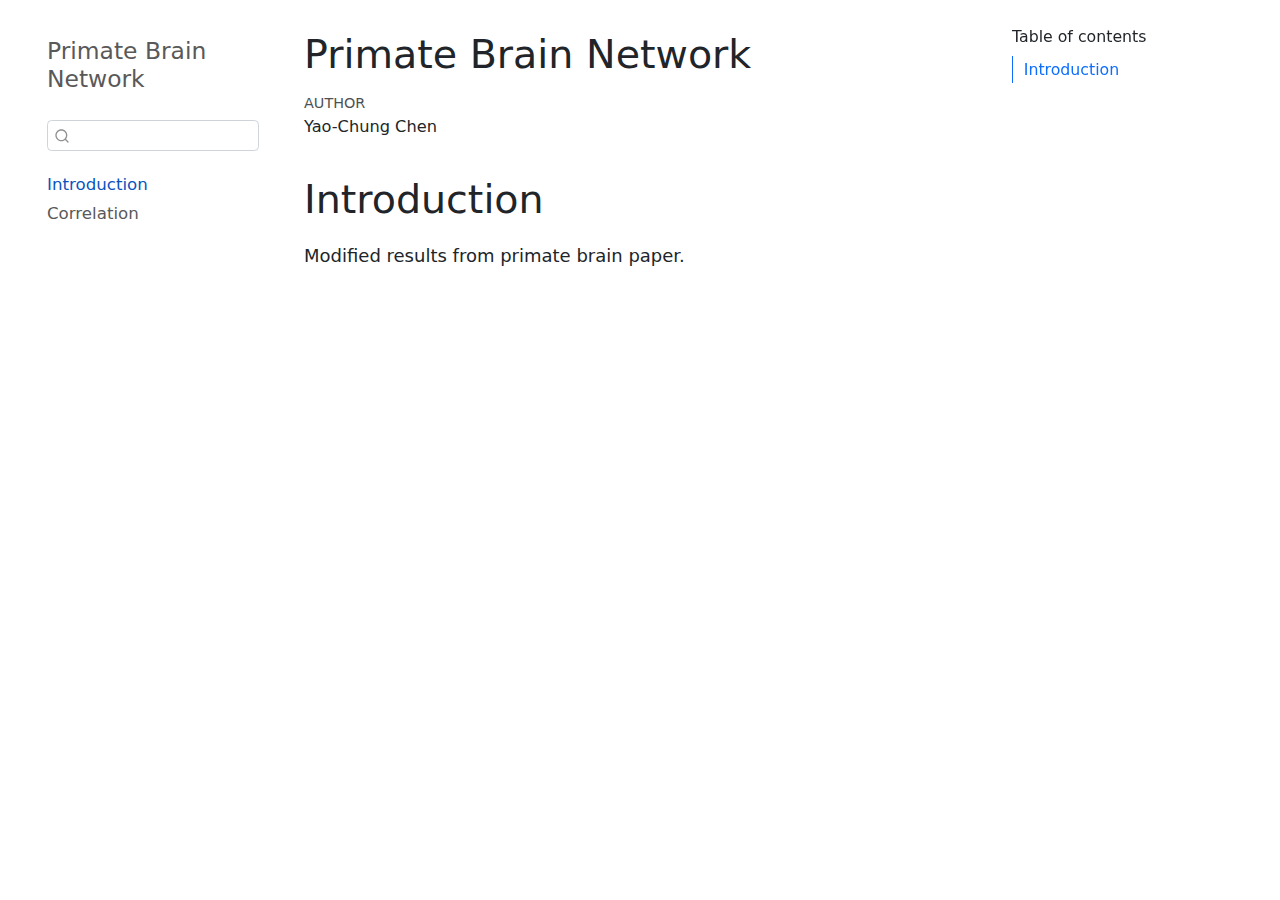
==== _book/index.html @ 80a9a262 "run c1 and c2 1000 iterations" ====
<!DOCTYPE html>
<html xmlns="http://www.w3.org/1999/xhtml" lang="en" xml:lang="en"><head>

<meta charset="utf-8">
<meta name="generator" content="quarto-1.0.38">

<meta name="viewport" content="width=device-width, initial-scale=1.0, user-scalable=yes">

<meta name="author" content="Yao-Chung Chen">

<title>Primate Brain Network</title>
<style>
code{white-space: pre-wrap;}
span.smallcaps{font-variant: small-caps;}
span.underline{text-decoration: underline;}
div.column{display: inline-block; vertical-align: top; width: 50%;}
div.hanging-indent{margin-left: 1.5em; text-indent: -1.5em;}
ul.task-list{list-style: none;}
</style>


<script src="site_libs/quarto-nav/quarto-nav.js"></script>
<script src="site_libs/quarto-nav/headroom.min.js"></script>
<script src="site_libs/clipboard/clipboard.min.js"></script>
<script src="site_libs/quarto-search/autocomplete.umd.js"></script>
<script src="site_libs/quarto-search/fuse.min.js"></script>
<script src="site_libs/quarto-search/quarto-search.js"></script>
<meta name="quarto:offset" content="./">
<script src="site_libs/quarto-html/quarto.js"></script>
<script src="site_libs/quarto-html/popper.min.js"></script>
<script src="site_libs/quarto-html/tippy.umd.min.js"></script>
<script src="site_libs/quarto-html/anchor.min.js"></script>
<link href="site_libs/quarto-html/tippy.css" rel="stylesheet">
<link href="site_libs/quarto-html/quarto-syntax-highlighting.css" rel="stylesheet" id="quarto-text-highlighting-styles">
<script src="site_libs/bootstrap/bootstrap.min.js"></script>
<link href="site_libs/bootstrap/bootstrap-icons.css" rel="stylesheet">
<link href="site_libs/bootstrap/bootstrap.min.css" rel="stylesheet" id="quarto-bootstrap" data-mode="light">
<script id="quarto-search-options" type="application/json">{
  "location": "sidebar",
  "copy-button": false,
  "collapse-after": 3,
  "panel-placement": "start",
  "type": "textbox",
  "limit": 20,
  "language": {
    "search-no-results-text": "No results",
    "search-matching-documents-text": "matching documents",
    "search-copy-link-title": "Copy link to search",
    "search-hide-matches-text": "Hide additional matches",
    "search-more-match-text": "more match in this document",
    "search-more-matches-text": "more matches in this document",
    "search-clear-button-title": "Clear",
    "search-detached-cancel-button-title": "Cancel",
    "search-submit-button-title": "Submit"
  }
}</script>


</head>

<body class="nav-sidebar floating">

<div id="quarto-search-results"></div>
  <header id="quarto-header" class="headroom fixed-top">
  <nav class="quarto-secondary-nav" data-bs-toggle="collapse" data-bs-target="#quarto-sidebar" aria-controls="quarto-sidebar" aria-expanded="false" aria-label="Toggle sidebar navigation" onclick="if (window.quartoToggleHeadroom) { window.quartoToggleHeadroom(); }">
    <div class="container-fluid d-flex justify-content-between">
      <h1 class="quarto-secondary-nav-title">Primate Brain Network</h1>
      <button type="button" class="quarto-btn-toggle btn" aria-label="Show secondary navigation">
        <i class="bi bi-chevron-right"></i>
      </button>
    </div>
  </nav>
</header>
<!-- content -->
<div id="quarto-content" class="quarto-container page-columns page-rows-contents page-layout-article">
<!-- sidebar -->
  <nav id="quarto-sidebar" class="sidebar collapse sidebar-navigation floating overflow-auto">
    <div class="pt-lg-2 mt-2 text-left sidebar-header">
    <div class="sidebar-title mb-0 py-0">
      <a href="./">Primate Brain Network</a> 
    </div>
      </div>
      <div class="mt-2 flex-shrink-0 align-items-center">
        <div class="sidebar-search">
        <div id="quarto-search" class="" title="Search"></div>
        </div>
      </div>
    <div class="sidebar-menu-container"> 
    <ul class="list-unstyled mt-1">
        <li class="sidebar-item">
  <div class="sidebar-item-container"> 
  <a href="./index.html" class="sidebar-item-text sidebar-link active">Introduction</a>
  </div>
</li>
        <li class="sidebar-item sidebar-item-section">
      <span class="sidebar-item-text sidebar-link text-start">Correlation</span>
  </li>
    </ul>
    </div>
</nav>
<!-- margin-sidebar -->
    <div id="quarto-margin-sidebar" class="sidebar margin-sidebar">
        <nav id="TOC" role="doc-toc">
    <h2 id="toc-title">Table of contents</h2>
   
  <ul>
  <li><a href="#introduction" id="toc-introduction" class="nav-link active" data-scroll-target="#introduction">Introduction</a></li>
  </ul>
</nav>
    </div>
<!-- main -->
<main class="content" id="quarto-document-content">

<header id="title-block-header" class="quarto-title-block default">
<div class="quarto-title">
<h1 class="title d-none d-lg-block">Primate Brain Network</h1>
</div>



<div class="quarto-title-meta">

    <div>
    <div class="quarto-title-meta-heading">Author</div>
    <div class="quarto-title-meta-contents">
             <p>Yao-Chung Chen </p>
          </div>
  </div>
    
    
  </div>
  

</header>

<section id="introduction" class="level1 unnumbered">
<h1 class="unnumbered">Introduction</h1>
<p>Modified results from primate brain paper.</p>


</section>

</main> <!-- /main -->
<script id="quarto-html-after-body" type="application/javascript">
window.document.addEventListener("DOMContentLoaded", function (event) {
  const toggleBodyColorMode = (bsSheetEl) => {
    const mode = bsSheetEl.getAttribute("data-mode");
    const bodyEl = window.document.querySelector("body");
    if (mode === "dark") {
      bodyEl.classList.add("quarto-dark");
      bodyEl.classList.remove("quarto-light");
    } else {
      bodyEl.classList.add("quarto-light");
      bodyEl.classList.remove("quarto-dark");
    }
  }
  const toggleBodyColorPrimary = () => {
    const bsSheetEl = window.document.querySelector("link#quarto-bootstrap");
    if (bsSheetEl) {
      toggleBodyColorMode(bsSheetEl);
    }
  }
  toggleBodyColorPrimary();  
  const icon = "";
  const anchorJS = new window.AnchorJS();
  anchorJS.options = {
    placement: 'right',
    icon: icon
  };
  anchorJS.add('.anchored');
  const clipboard = new window.ClipboardJS('.code-copy-button', {
    target: function(trigger) {
      return trigger.previousElementSibling;
    }
  });
  clipboard.on('success', function(e) {
    // button target
    const button = e.trigger;
    // don't keep focus
    button.blur();
    // flash "checked"
    button.classList.add('code-copy-button-checked');
    var currentTitle = button.getAttribute("title");
    button.setAttribute("title", "Copied!");
    setTimeout(function() {
      button.setAttribute("title", currentTitle);
      button.classList.remove('code-copy-button-checked');
    }, 1000);
    // clear code selection
    e.clearSelection();
  });
  function tippyHover(el, contentFn) {
    const config = {
      allowHTML: true,
      content: contentFn,
      maxWidth: 500,
      delay: 100,
      arrow: false,
      appendTo: function(el) {
          return el.parentElement;
      },
      interactive: true,
      interactiveBorder: 10,
      theme: 'quarto',
      placement: 'bottom-start'
    };
    window.tippy(el, config); 
  }
  const noterefs = window.document.querySelectorAll('a[role="doc-noteref"]');
  for (var i=0; i<noterefs.length; i++) {
    const ref = noterefs[i];
    tippyHover(ref, function() {
      let href = ref.getAttribute('href');
      try { href = new URL(href).hash; } catch {}
      const id = href.replace(/^#\/?/, "");
      const note = window.document.getElementById(id);
      return note.innerHTML;
    });
  }
  var bibliorefs = window.document.querySelectorAll('a[role="doc-biblioref"]');
  for (var i=0; i<bibliorefs.length; i++) {
    const ref = bibliorefs[i];
    const cites = ref.parentNode.getAttribute('data-cites').split(' ');
    tippyHover(ref, function() {
      var popup = window.document.createElement('div');
      cites.forEach(function(cite) {
        var citeDiv = window.document.createElement('div');
        citeDiv.classList.add('hanging-indent');
        citeDiv.classList.add('csl-entry');
        var biblioDiv = window.document.getElementById('ref-' + cite);
        if (biblioDiv) {
          citeDiv.innerHTML = biblioDiv.innerHTML;
        }
        popup.appendChild(citeDiv);
      });
      return popup.innerHTML;
    });
  }
});
</script>
</div> <!-- /content -->



</body></html>
---- _book/site_libs/quarto-html/tippy.css ----
.tippy-box[data-animation=fade][data-state=hidden]{opacity:0}[data-tippy-root]{max-width:calc(100vw - 10px)}.tippy-box{position:relative;background-color:#333;color:#fff;border-radius:4px;font-size:14px;line-height:1.4;white-space:normal;outline:0;transition-property:transform,visibility,opacity}.tippy-box[data-placement^=top]>.tippy-arrow{bottom:0}.tippy-box[data-placement^=top]>.tippy-arrow:before{bottom:-7px;left:0;border-width:8px 8px 0;border-top-color:initial;transform-origin:center top}.tippy-box[data-placement^=bottom]>.tippy-arrow{top:0}.tippy-box[data-placement^=bottom]>.tippy-arrow:before{top:-7px;left:0;border-width:0 8px 8px;border-bottom-color:initial;transform-origin:center bottom}.tippy-box[data-placement^=left]>.tippy-arrow{right:0}.tippy-box[data-placement^=left]>.tippy-arrow:before{border-width:8px 0 8px 8px;border-left-color:initial;right:-7px;transform-origin:center left}.tippy-box[data-placement^=right]>.tippy-arrow{left:0}.tippy-box[data-placement^=right]>.tippy-arrow:before{left:-7px;border-width:8px 8px 8px 0;border-right-color:initial;transform-origin:center right}.tippy-box[data-inertia][data-state=visible]{transition-timing-function:cubic-bezier(.54,1.5,.38,1.11)}.tippy-arrow{width:16px;height:16px;color:#333}.tippy-arrow:before{content:"";position:absolute;border-color:transparent;border-style:solid}.tippy-content{position:relative;padding:5px 9px;z-index:1}
---- _book/site_libs/quarto-html/quarto-syntax-highlighting.css ----
/* quarto syntax highlight colors */
:root {
  --quarto-hl-ot-color: #003B4F;
  --quarto-hl-at-color: #657422;
  --quarto-hl-ss-color: #20794D;
  --quarto-hl-an-color: #5E5E5E;
  --quarto-hl-fu-color: #4758AB;
  --quarto-hl-st-color: #20794D;
  --quarto-hl-cf-color: #003B4F;
  --quarto-hl-op-color: #5E5E5E;
  --quarto-hl-er-color: #AD0000;
  --quarto-hl-bn-color: #AD0000;
  --quarto-hl-al-color: #AD0000;
  --quarto-hl-va-color: #111111;
  --quarto-hl-bu-color: inherit;
  --quarto-hl-ex-color: inherit;
  --quarto-hl-pp-color: #AD0000;
  --quarto-hl-in-color: #5E5E5E;
  --quarto-hl-vs-color: #20794D;
  --quarto-hl-wa-color: #5E5E5E;
  --quarto-hl-do-color: #5E5E5E;
  --quarto-hl-im-color: #00769E;
  --quarto-hl-ch-color: #20794D;
  --quarto-hl-dt-color: #AD0000;
  --quarto-hl-fl-color: #AD0000;
  --quarto-hl-co-color: #5E5E5E;
  --quarto-hl-cv-color: #5E5E5E;
  --quarto-hl-cn-color: #8f5902;
  --quarto-hl-sc-color: #5E5E5E;
  --quarto-hl-dv-color: #AD0000;
  --quarto-hl-kw-color: #003B4F;
}

/* other quarto variables */
:root {
  --quarto-font-monospace: SFMono-Regular, Menlo, Monaco, Consolas, "Liberation Mono", "Courier New", monospace;
}

pre > code.sourceCode > span {
  color: #003B4F;
}

code span {
  color: #003B4F;
}

code.sourceCode > span {
  color: #003B4F;
}

div.sourceCode,
div.sourceCode pre.sourceCode {
  color: #003B4F;
}

code span.ot {
  color: #003B4F;
}

code span.at {
  color: #657422;
}

code span.ss {
  color: #20794D;
}

code span.an {
  color: #5E5E5E;
}

code span.fu {
  color: #4758AB;
}

code span.st {
  color: #20794D;
}

code span.cf {
  color: #003B4F;
}

code span.op {
  color: #5E5E5E;
}

code span.er {
  color: #AD0000;
}

code span.bn {
  color: #AD0000;
}

code span.al {
  color: #AD0000;
}

code span.va {
  color: #111111;
}

code span.pp {
  color: #AD0000;
}

code span.in {
  color: #5E5E5E;
}

code span.vs {
  color: #20794D;
}

code span.wa {
  color: #5E5E5E;
  font-style: italic;
}

code span.do {
  color: #5E5E5E;
  font-style: italic;
}

code span.im {
  color: #00769E;
}

code span.ch {
  color: #20794D;
}

code span.dt {
  color: #AD0000;
}

code span.fl {
  color: #AD0000;
}

code span.co {
  color: #5E5E5E;
}

code span.cv {
  color: #5E5E5E;
  font-style: italic;
}

code span.cn {
  color: #8f5902;
}

code span.sc {
  color: #5E5E5E;
}

code span.dv {
  color: #AD0000;
}

code span.kw {
  color: #003B4F;
}

.prevent-inlining {
  content: "</";
}

/*# sourceMappingURL=debc5d5d77c3f9108843748ff7464032.css.map */
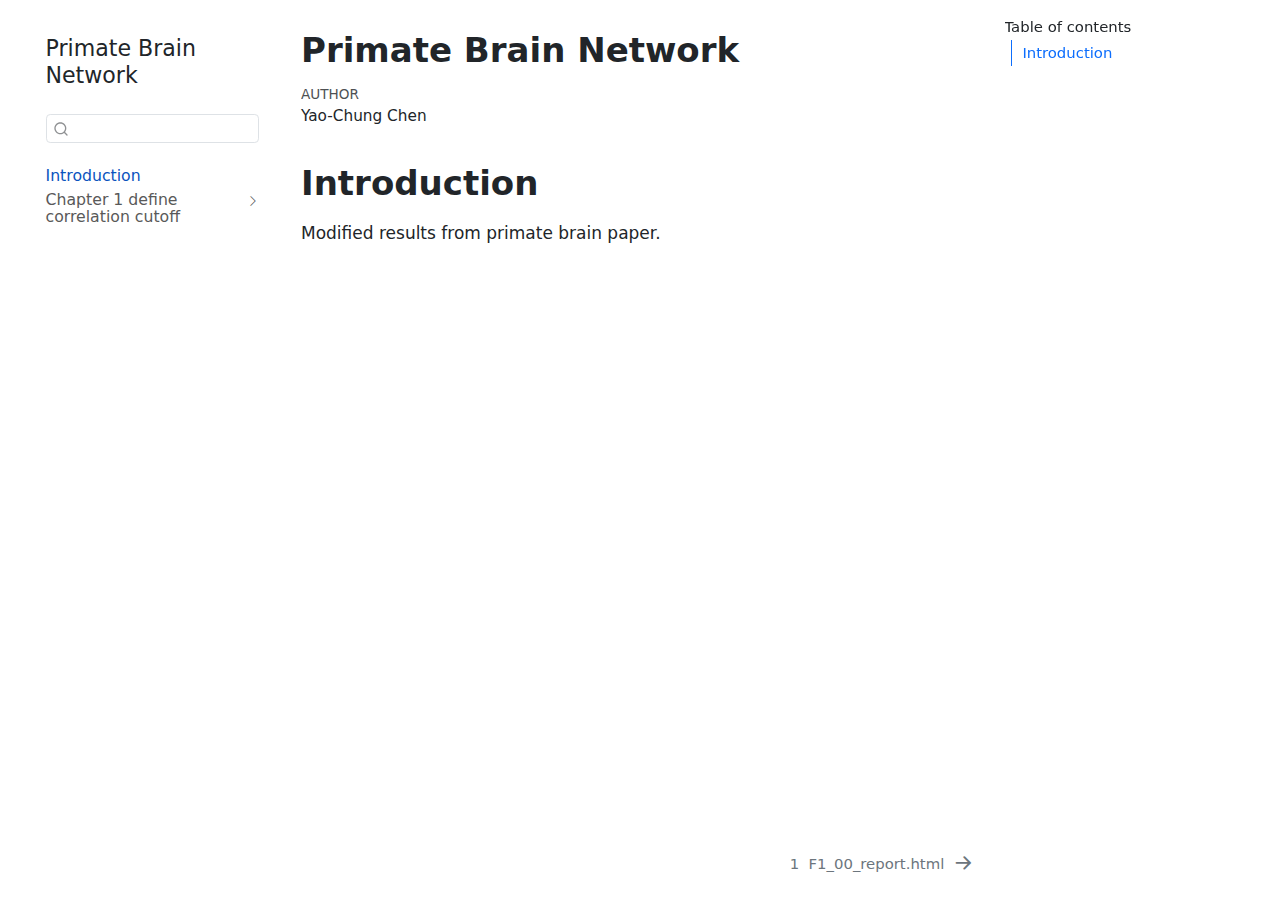
==== commit da5407e0: "first draft of F1 report" ====
--- a/_book/index.html
+++ b/_book/index.html
@@ -2,7 +2,7 @@
 <html xmlns="http://www.w3.org/1999/xhtml" lang="en" xml:lang="en"><head>
 
 <meta charset="utf-8">
-<meta name="generator" content="quarto-1.0.38">
+<meta name="generator" content="quarto-1.4.550">
 
 <meta name="viewport" content="width=device-width, initial-scale=1.0, user-scalable=yes">
 
@@ -12,10 +12,15 @@
 <style>
 code{white-space: pre-wrap;}
 span.smallcaps{font-variant: small-caps;}
-span.underline{text-decoration: underline;}
-div.column{display: inline-block; vertical-align: top; width: 50%;}
+div.columns{display: flex; gap: min(4vw, 1.5em);}
+div.column{flex: auto; overflow-x: auto;}
 div.hanging-indent{margin-left: 1.5em; text-indent: -1.5em;}
 ul.task-list{list-style: none;}
+ul.task-list li input[type="checkbox"] {
+  width: 0.8em;
+  margin: 0 0.8em 0.2em -1em; /* quarto-specific, see https://github.com/quarto-dev/quarto-cli/issues/4556 */ 
+  vertical-align: middle;
+}
 </style>
 
 
@@ -26,6 +31,7 @@
 <script src="site_libs/quarto-search/fuse.min.js"></script>
 <script src="site_libs/quarto-search/quarto-search.js"></script>
 <meta name="quarto:offset" content="./">
+<link href="./posts/F1_00_report.html" rel="next">
 <script src="site_libs/quarto-html/quarto.js"></script>
 <script src="site_libs/quarto-html/popper.min.js"></script>
 <script src="site_libs/quarto-html/tippy.umd.min.js"></script>
@@ -41,7 +47,13 @@
   "collapse-after": 3,
   "panel-placement": "start",
   "type": "textbox",
-  "limit": 20,
+  "limit": 50,
+  "keyboard-shortcut": [
+    "f",
+    "/",
+    "s"
+  ],
+  "show-item-context": false,
   "language": {
     "search-no-results-text": "No results",
     "search-matching-documents-text": "matching documents",
@@ -50,8 +62,10 @@
     "search-more-match-text": "more match in this document",
     "search-more-matches-text": "more matches in this document",
     "search-clear-button-title": "Clear",
+    "search-text-placeholder": "",
     "search-detached-cancel-button-title": "Cancel",
-    "search-submit-button-title": "Submit"
+    "search-submit-button-title": "Submit",
+    "search-label": "Search"
   }
 }</script>
 
@@ -62,11 +76,16 @@
 
 <div id="quarto-search-results"></div>
   <header id="quarto-header" class="headroom fixed-top">
-  <nav class="quarto-secondary-nav" data-bs-toggle="collapse" data-bs-target="#quarto-sidebar" aria-controls="quarto-sidebar" aria-expanded="false" aria-label="Toggle sidebar navigation" onclick="if (window.quartoToggleHeadroom) { window.quartoToggleHeadroom(); }">
-    <div class="container-fluid d-flex justify-content-between">
-      <h1 class="quarto-secondary-nav-title">Primate Brain Network</h1>
-      <button type="button" class="quarto-btn-toggle btn" aria-label="Show secondary navigation">
-        <i class="bi bi-chevron-right"></i>
+  <nav class="quarto-secondary-nav">
+    <div class="container-fluid d-flex">
+      <button type="button" class="quarto-btn-toggle btn" data-bs-toggle="collapse" data-bs-target=".quarto-sidebar-collapse-item" aria-controls="quarto-sidebar" aria-expanded="false" aria-label="Toggle sidebar navigation" onclick="if (window.quartoToggleHeadroom) { window.quartoToggleHeadroom(); }">
+        <i class="bi bi-layout-text-sidebar-reverse"></i>
+      </button>
+        <nav class="quarto-page-breadcrumbs" aria-label="breadcrumb"><ol class="breadcrumb"><li class="breadcrumb-item"><a href="./index.html">Introduction</a></li></ol></nav>
+        <a class="flex-grow-1" role="button" data-bs-toggle="collapse" data-bs-target=".quarto-sidebar-collapse-item" aria-controls="quarto-sidebar" aria-expanded="false" aria-label="Toggle sidebar navigation" onclick="if (window.quartoToggleHeadroom) { window.quartoToggleHeadroom(); }">      
+        </a>
+      <button type="button" class="btn quarto-search-button" aria-label="" onclick="window.quartoOpenSearch();">
+        <i class="bi bi-search"></i>
       </button>
     </div>
   </nav>
@@ -74,33 +93,67 @@
 <!-- content -->
 <div id="quarto-content" class="quarto-container page-columns page-rows-contents page-layout-article">
 <!-- sidebar -->
-  <nav id="quarto-sidebar" class="sidebar collapse sidebar-navigation floating overflow-auto">
+  <nav id="quarto-sidebar" class="sidebar collapse collapse-horizontal quarto-sidebar-collapse-item sidebar-navigation floating overflow-auto">
     <div class="pt-lg-2 mt-2 text-left sidebar-header">
     <div class="sidebar-title mb-0 py-0">
       <a href="./">Primate Brain Network</a> 
     </div>
       </div>
-      <div class="mt-2 flex-shrink-0 align-items-center">
+        <div class="mt-2 flex-shrink-0 align-items-center">
         <div class="sidebar-search">
         <div id="quarto-search" class="" title="Search"></div>
         </div>
-      </div>
+        </div>
     <div class="sidebar-menu-container"> 
     <ul class="list-unstyled mt-1">
         <li class="sidebar-item">
   <div class="sidebar-item-container"> 
-  <a href="./index.html" class="sidebar-item-text sidebar-link active">Introduction</a>
+  <a href="./index.html" class="sidebar-item-text sidebar-link active">
+ <span class="menu-text">Introduction</span></a>
   </div>
 </li>
         <li class="sidebar-item sidebar-item-section">
-      <span class="sidebar-item-text sidebar-link text-start">Correlation</span>
+      <div class="sidebar-item-container"> 
+            <a class="sidebar-item-text sidebar-link text-start collapsed" data-bs-toggle="collapse" data-bs-target="#quarto-sidebar-section-1" aria-expanded="false">
+ <span class="menu-text">Chapter 1 define correlation cutoff</span></a>
+          <a class="sidebar-item-toggle text-start collapsed" data-bs-toggle="collapse" data-bs-target="#quarto-sidebar-section-1" aria-expanded="false" aria-label="Toggle section">
+            <i class="bi bi-chevron-right ms-2"></i>
+          </a> 
+      </div>
+      <ul id="quarto-sidebar-section-1" class="collapse list-unstyled sidebar-section depth1 ">  
+          <li class="sidebar-item">
+  <div class="sidebar-item-container"> 
+  <a href="./posts/F1_00_report.html" class="sidebar-item-text sidebar-link">
+ <span class="menu-text"><span class="chapter-number">1</span>&nbsp; <span class="chapter-title">F1_00_report.html</span></span></a>
+  </div>
+</li>
+          <li class="sidebar-item">
+  <div class="sidebar-item-container"> 
+  <a href="./posts/F1_01_overlapped_correlations_across_species.html" class="sidebar-item-text sidebar-link">
+ <span class="menu-text"><span class="chapter-number">2</span>&nbsp; <span class="chapter-title">Compare the overlaps between brain regions in human sample</span></span></a>
+  </div>
+</li>
+          <li class="sidebar-item">
+  <div class="sidebar-item-container"> 
+  <a href="./posts/F1_02_overlapped_in_ADdata.html" class="sidebar-item-text sidebar-link">
+ <span class="menu-text"><span class="chapter-number">3</span>&nbsp; <span class="chapter-title">Explore human temporal cortex and cerebellum data in control sample</span></span></a>
+  </div>
+</li>
+          <li class="sidebar-item">
+  <div class="sidebar-item-container"> 
+  <a href="./posts/F1_03_leave_one_out_human.html" class="sidebar-item-text sidebar-link">
+ <span class="menu-text"><span class="chapter-number">4</span>&nbsp; <span class="chapter-title">Leave one out analysis in human</span></span></a>
+  </div>
+</li>
+      </ul>
   </li>
     </ul>
     </div>
 </nav>
+<div id="quarto-sidebar-glass" class="quarto-sidebar-collapse-item" data-bs-toggle="collapse" data-bs-target=".quarto-sidebar-collapse-item"></div>
 <!-- margin-sidebar -->
     <div id="quarto-margin-sidebar" class="sidebar margin-sidebar">
-        <nav id="TOC" role="doc-toc">
+        <nav id="TOC" role="doc-toc" class="toc-active">
     <h2 id="toc-title">Table of contents</h2>
    
   <ul>
@@ -113,7 +166,7 @@
 
 <header id="title-block-header" class="quarto-title-block default">
 <div class="quarto-title">
-<h1 class="title d-none d-lg-block">Primate Brain Network</h1>
+<h1 class="title">Primate Brain Network</h1>
 </div>
 
 
@@ -127,11 +180,14 @@
           </div>
   </div>
     
+  
     
   </div>
   
 
+
 </header>
+
 
 <section id="introduction" class="level1 unnumbered">
 <h1 class="unnumbered">Introduction</h1>
@@ -168,9 +224,23 @@
     icon: icon
   };
   anchorJS.add('.anchored');
+  const isCodeAnnotation = (el) => {
+    for (const clz of el.classList) {
+      if (clz.startsWith('code-annotation-')) {                     
+        return true;
+      }
+    }
+    return false;
+  }
   const clipboard = new window.ClipboardJS('.code-copy-button', {
-    target: function(trigger) {
-      return trigger.previousElementSibling;
+    text: function(trigger) {
+      const codeEl = trigger.previousElementSibling.cloneNode(true);
+      for (const childEl of codeEl.children) {
+        if (isCodeAnnotation(childEl)) {
+          childEl.remove();
+        }
+      }
+      return codeEl.innerText;
     }
   });
   clipboard.on('success', function(e) {
@@ -182,17 +252,33 @@
     button.classList.add('code-copy-button-checked');
     var currentTitle = button.getAttribute("title");
     button.setAttribute("title", "Copied!");
+    let tooltip;
+    if (window.bootstrap) {
+      button.setAttribute("data-bs-toggle", "tooltip");
+      button.setAttribute("data-bs-placement", "left");
+      button.setAttribute("data-bs-title", "Copied!");
+      tooltip = new bootstrap.Tooltip(button, 
+        { trigger: "manual", 
+          customClass: "code-copy-button-tooltip",
+          offset: [0, -8]});
+      tooltip.show();    
+    }
     setTimeout(function() {
+      if (tooltip) {
+        tooltip.hide();
+        button.removeAttribute("data-bs-title");
+        button.removeAttribute("data-bs-toggle");
+        button.removeAttribute("data-bs-placement");
+      }
       button.setAttribute("title", currentTitle);
       button.classList.remove('code-copy-button-checked');
     }, 1000);
     // clear code selection
     e.clearSelection();
   });
-  function tippyHover(el, contentFn) {
+  function tippyHover(el, contentFn, onTriggerFn, onUntriggerFn) {
     const config = {
       allowHTML: true,
-      content: contentFn,
       maxWidth: 500,
       delay: 100,
       arrow: false,
@@ -202,44 +288,314 @@
       interactive: true,
       interactiveBorder: 10,
       theme: 'quarto',
-      placement: 'bottom-start'
+      placement: 'bottom-start',
     };
+    if (contentFn) {
+      config.content = contentFn;
+    }
+    if (onTriggerFn) {
+      config.onTrigger = onTriggerFn;
+    }
+    if (onUntriggerFn) {
+      config.onUntrigger = onUntriggerFn;
+    }
     window.tippy(el, config); 
   }
   const noterefs = window.document.querySelectorAll('a[role="doc-noteref"]');
   for (var i=0; i<noterefs.length; i++) {
     const ref = noterefs[i];
     tippyHover(ref, function() {
-      let href = ref.getAttribute('href');
+      // use id or data attribute instead here
+      let href = ref.getAttribute('data-footnote-href') || ref.getAttribute('href');
       try { href = new URL(href).hash; } catch {}
       const id = href.replace(/^#\/?/, "");
       const note = window.document.getElementById(id);
       return note.innerHTML;
     });
   }
+  const xrefs = window.document.querySelectorAll('a.quarto-xref');
+  const processXRef = (id, note) => {
+    // Strip column container classes
+    const stripColumnClz = (el) => {
+      el.classList.remove("page-full", "page-columns");
+      if (el.children) {
+        for (const child of el.children) {
+          stripColumnClz(child);
+        }
+      }
+    }
+    stripColumnClz(note)
+    if (id === null || id.startsWith('sec-')) {
+      // Special case sections, only their first couple elements
+      const container = document.createElement("div");
+      if (note.children && note.children.length > 2) {
+        container.appendChild(note.children[0].cloneNode(true));
+        for (let i = 1; i < note.children.length; i++) {
+          const child = note.children[i];
+          if (child.tagName === "P" && child.innerText === "") {
+            continue;
+          } else {
+            container.appendChild(child.cloneNode(true));
+            break;
+          }
+        }
+        if (window.Quarto?.typesetMath) {
+          window.Quarto.typesetMath(container);
+        }
+        return container.innerHTML
+      } else {
+        if (window.Quarto?.typesetMath) {
+          window.Quarto.typesetMath(note);
+        }
+        return note.innerHTML;
+      }
+    } else {
+      // Remove any anchor links if they are present
+      const anchorLink = note.querySelector('a.anchorjs-link');
+      if (anchorLink) {
+        anchorLink.remove();
+      }
+      if (window.Quarto?.typesetMath) {
+        window.Quarto.typesetMath(note);
+      }
+      // TODO in 1.5, we should make sure this works without a callout special case
+      if (note.classList.contains("callout")) {
+        return note.outerHTML;
+      } else {
+        return note.innerHTML;
+      }
+    }
+  }
+  for (var i=0; i<xrefs.length; i++) {
+    const xref = xrefs[i];
+    tippyHover(xref, undefined, function(instance) {
+      instance.disable();
+      let url = xref.getAttribute('href');
+      let hash = undefined; 
+      if (url.startsWith('#')) {
+        hash = url;
+      } else {
+        try { hash = new URL(url).hash; } catch {}
+      }
+      if (hash) {
+        const id = hash.replace(/^#\/?/, "");
+        const note = window.document.getElementById(id);
+        if (note !== null) {
+          try {
+            const html = processXRef(id, note.cloneNode(true));
+            instance.setContent(html);
+          } finally {
+            instance.enable();
+            instance.show();
+          }
+        } else {
+          // See if we can fetch this
+          fetch(url.split('#')[0])
+          .then(res => res.text())
+          .then(html => {
+            const parser = new DOMParser();
+            const htmlDoc = parser.parseFromString(html, "text/html");
+            const note = htmlDoc.getElementById(id);
+            if (note !== null) {
+              const html = processXRef(id, note);
+              instance.setContent(html);
+            } 
+          }).finally(() => {
+            instance.enable();
+            instance.show();
+          });
+        }
+      } else {
+        // See if we can fetch a full url (with no hash to target)
+        // This is a special case and we should probably do some content thinning / targeting
+        fetch(url)
+        .then(res => res.text())
+        .then(html => {
+          const parser = new DOMParser();
+          const htmlDoc = parser.parseFromString(html, "text/html");
+          const note = htmlDoc.querySelector('main.content');
+          if (note !== null) {
+            // This should only happen for chapter cross references
+            // (since there is no id in the URL)
+            // remove the first header
+            if (note.children.length > 0 && note.children[0].tagName === "HEADER") {
+              note.children[0].remove();
+            }
+            const html = processXRef(null, note);
+            instance.setContent(html);
+          } 
+        }).finally(() => {
+          instance.enable();
+          instance.show();
+        });
+      }
+    }, function(instance) {
+    });
+  }
+      let selectedAnnoteEl;
+      const selectorForAnnotation = ( cell, annotation) => {
+        let cellAttr = 'data-code-cell="' + cell + '"';
+        let lineAttr = 'data-code-annotation="' +  annotation + '"';
+        const selector = 'span[' + cellAttr + '][' + lineAttr + ']';
+        return selector;
+      }
+      const selectCodeLines = (annoteEl) => {
+        const doc = window.document;
+        const targetCell = annoteEl.getAttribute("data-target-cell");
+        const targetAnnotation = annoteEl.getAttribute("data-target-annotation");
+        const annoteSpan = window.document.querySelector(selectorForAnnotation(targetCell, targetAnnotation));
+        const lines = annoteSpan.getAttribute("data-code-lines").split(",");
+        const lineIds = lines.map((line) => {
+          return targetCell + "-" + line;
+        })
+        let top = null;
+        let height = null;
+        let parent = null;
+        if (lineIds.length > 0) {
+            //compute the position of the single el (top and bottom and make a div)
+            const el = window.document.getElementById(lineIds[0]);
+            top = el.offsetTop;
+            height = el.offsetHeight;
+            parent = el.parentElement.parentElement;
+          if (lineIds.length > 1) {
+            const lastEl = window.document.getElementById(lineIds[lineIds.length - 1]);
+            const bottom = lastEl.offsetTop + lastEl.offsetHeight;
+            height = bottom - top;
+          }
+          if (top !== null && height !== null && parent !== null) {
+            // cook up a div (if necessary) and position it 
+            let div = window.document.getElementById("code-annotation-line-highlight");
+            if (div === null) {
+              div = window.document.createElement("div");
+              div.setAttribute("id", "code-annotation-line-highlight");
+              div.style.position = 'absolute';
+              parent.appendChild(div);
+            }
+            div.style.top = top - 2 + "px";
+            div.style.height = height + 4 + "px";
+            div.style.left = 0;
+            let gutterDiv = window.document.getElementById("code-annotation-line-highlight-gutter");
+            if (gutterDiv === null) {
+              gutterDiv = window.document.createElement("div");
+              gutterDiv.setAttribute("id", "code-annotation-line-highlight-gutter");
+              gutterDiv.style.position = 'absolute';
+              const codeCell = window.document.getElementById(targetCell);
+              const gutter = codeCell.querySelector('.code-annotation-gutter');
+              gutter.appendChild(gutterDiv);
+            }
+            gutterDiv.style.top = top - 2 + "px";
+            gutterDiv.style.height = height + 4 + "px";
+          }
+          selectedAnnoteEl = annoteEl;
+        }
+      };
+      const unselectCodeLines = () => {
+        const elementsIds = ["code-annotation-line-highlight", "code-annotation-line-highlight-gutter"];
+        elementsIds.forEach((elId) => {
+          const div = window.document.getElementById(elId);
+          if (div) {
+            div.remove();
+          }
+        });
+        selectedAnnoteEl = undefined;
+      };
+        // Handle positioning of the toggle
+    window.addEventListener(
+      "resize",
+      throttle(() => {
+        elRect = undefined;
+        if (selectedAnnoteEl) {
+          selectCodeLines(selectedAnnoteEl);
+        }
+      }, 10)
+    );
+    function throttle(fn, ms) {
+    let throttle = false;
+    let timer;
+      return (...args) => {
+        if(!throttle) { // first call gets through
+            fn.apply(this, args);
+            throttle = true;
+        } else { // all the others get throttled
+            if(timer) clearTimeout(timer); // cancel #2
+            timer = setTimeout(() => {
+              fn.apply(this, args);
+              timer = throttle = false;
+            }, ms);
+        }
+      };
+    }
+      // Attach click handler to the DT
+      const annoteDls = window.document.querySelectorAll('dt[data-target-cell]');
+      for (const annoteDlNode of annoteDls) {
+        annoteDlNode.addEventListener('click', (event) => {
+          const clickedEl = event.target;
+          if (clickedEl !== selectedAnnoteEl) {
+            unselectCodeLines();
+            const activeEl = window.document.querySelector('dt[data-target-cell].code-annotation-active');
+            if (activeEl) {
+              activeEl.classList.remove('code-annotation-active');
+            }
+            selectCodeLines(clickedEl);
+            clickedEl.classList.add('code-annotation-active');
+          } else {
+            // Unselect the line
+            unselectCodeLines();
+            clickedEl.classList.remove('code-annotation-active');
+          }
+        });
+      }
+  const findCites = (el) => {
+    const parentEl = el.parentElement;
+    if (parentEl) {
+      const cites = parentEl.dataset.cites;
+      if (cites) {
+        return {
+          el,
+          cites: cites.split(' ')
+        };
+      } else {
+        return findCites(el.parentElement)
+      }
+    } else {
+      return undefined;
+    }
+  };
   var bibliorefs = window.document.querySelectorAll('a[role="doc-biblioref"]');
   for (var i=0; i<bibliorefs.length; i++) {
     const ref = bibliorefs[i];
-    const cites = ref.parentNode.getAttribute('data-cites').split(' ');
-    tippyHover(ref, function() {
-      var popup = window.document.createElement('div');
-      cites.forEach(function(cite) {
-        var citeDiv = window.document.createElement('div');
-        citeDiv.classList.add('hanging-indent');
-        citeDiv.classList.add('csl-entry');
-        var biblioDiv = window.document.getElementById('ref-' + cite);
-        if (biblioDiv) {
-          citeDiv.innerHTML = biblioDiv.innerHTML;
-        }
-        popup.appendChild(citeDiv);
+    const citeInfo = findCites(ref);
+    if (citeInfo) {
+      tippyHover(citeInfo.el, function() {
+        var popup = window.document.createElement('div');
+        citeInfo.cites.forEach(function(cite) {
+          var citeDiv = window.document.createElement('div');
+          citeDiv.classList.add('hanging-indent');
+          citeDiv.classList.add('csl-entry');
+          var biblioDiv = window.document.getElementById('ref-' + cite);
+          if (biblioDiv) {
+            citeDiv.innerHTML = biblioDiv.innerHTML;
+          }
+          popup.appendChild(citeDiv);
+        });
+        return popup.innerHTML;
       });
-      return popup.innerHTML;
-    });
+    }
   }
 });
 </script>
+<nav class="page-navigation">
+  <div class="nav-page nav-page-previous">
+  </div>
+  <div class="nav-page nav-page-next">
+      <a href="./posts/F1_00_report.html" class="pagination-link" aria-label="F1_00_report.html">
+        <span class="nav-page-text"><span class="chapter-number">1</span>&nbsp; <span class="chapter-title">F1_00_report.html</span></span> <i class="bi bi-arrow-right-short"></i>
+      </a>
+  </div>
+</nav>
 </div> <!-- /content -->
 
 
 
+
 </body></html>--- a/_book/site_libs/quarto-html/quarto-syntax-highlighting.css
+++ b/_book/site_libs/quarto-html/quarto-syntax-highlighting.css
@@ -55,62 +55,85 @@
 
 code span.ot {
   color: #003B4F;
+  font-style: inherit;
 }
 
 code span.at {
   color: #657422;
+  font-style: inherit;
 }
 
 code span.ss {
   color: #20794D;
+  font-style: inherit;
 }
 
 code span.an {
   color: #5E5E5E;
+  font-style: inherit;
 }
 
 code span.fu {
   color: #4758AB;
+  font-style: inherit;
 }
 
 code span.st {
   color: #20794D;
+  font-style: inherit;
 }
 
 code span.cf {
   color: #003B4F;
+  font-style: inherit;
 }
 
 code span.op {
   color: #5E5E5E;
+  font-style: inherit;
 }
 
 code span.er {
   color: #AD0000;
+  font-style: inherit;
 }
 
 code span.bn {
   color: #AD0000;
+  font-style: inherit;
 }
 
 code span.al {
   color: #AD0000;
+  font-style: inherit;
 }
 
 code span.va {
   color: #111111;
+  font-style: inherit;
+}
+
+code span.bu {
+  font-style: inherit;
+}
+
+code span.ex {
+  font-style: inherit;
 }
 
 code span.pp {
   color: #AD0000;
+  font-style: inherit;
 }
 
 code span.in {
   color: #5E5E5E;
+  font-style: inherit;
 }
 
 code span.vs {
   color: #20794D;
+  font-style: inherit;
 }
 
 code span.wa {
@@ -125,22 +148,27 @@
 
 code span.im {
   color: #00769E;
+  font-style: inherit;
 }
 
 code span.ch {
   color: #20794D;
+  font-style: inherit;
 }
 
 code span.dt {
   color: #AD0000;
+  font-style: inherit;
 }
 
 code span.fl {
   color: #AD0000;
+  font-style: inherit;
 }
 
 code span.co {
   color: #5E5E5E;
+  font-style: inherit;
 }
 
 code span.cv {
@@ -150,18 +178,22 @@
 
 code span.cn {
   color: #8f5902;
+  font-style: inherit;
 }
 
 code span.sc {
   color: #5E5E5E;
+  font-style: inherit;
 }
 
 code span.dv {
   color: #AD0000;
+  font-style: inherit;
 }
 
 code span.kw {
   color: #003B4F;
+  font-style: inherit;
 }
 
 .prevent-inlining {
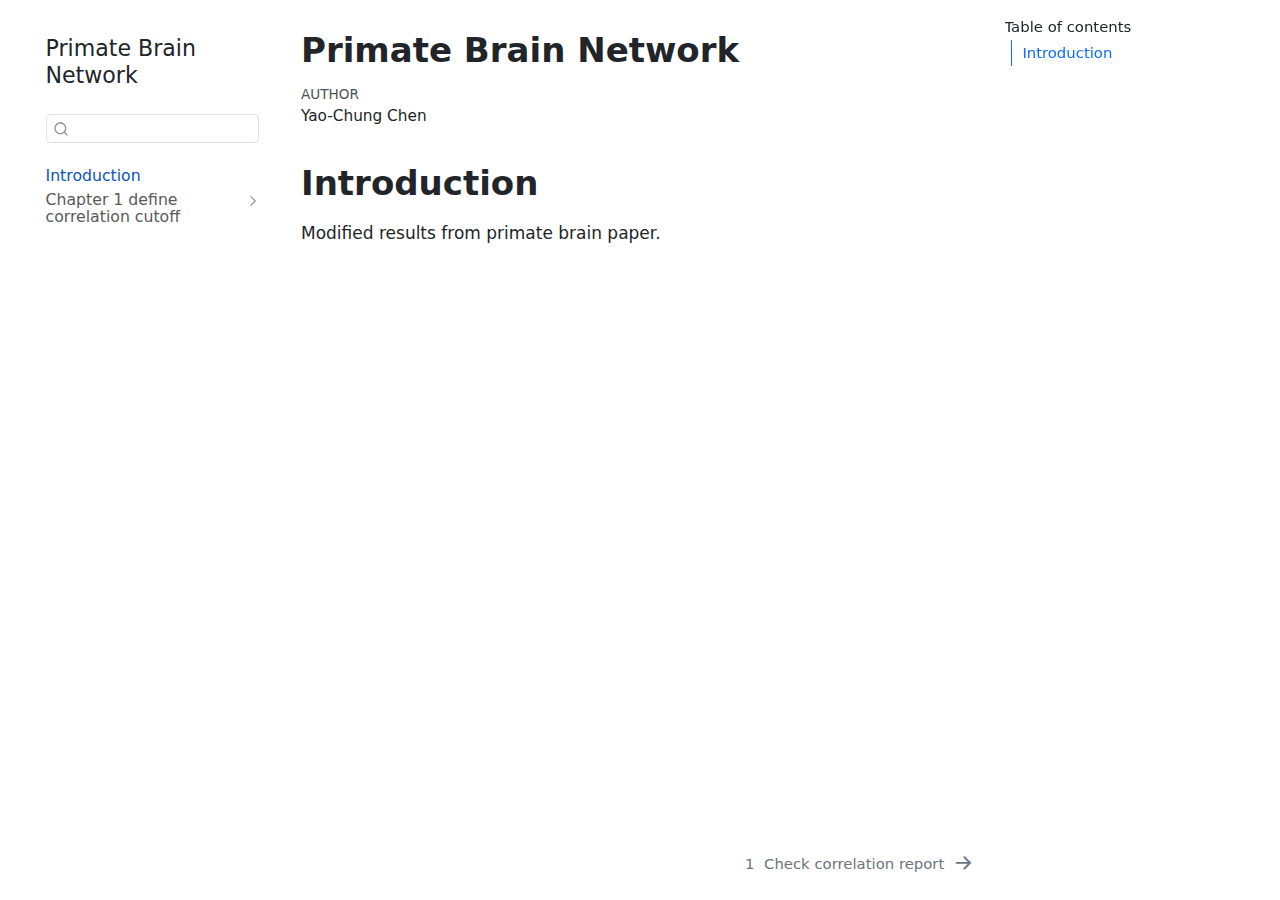
==== commit cb913bd0: "render current resource" ====
--- a/_book/index.html
+++ b/_book/index.html
@@ -124,7 +124,7 @@
           <li class="sidebar-item">
   <div class="sidebar-item-container"> 
   <a href="./posts/F1_00_report.html" class="sidebar-item-text sidebar-link">
- <span class="menu-text"><span class="chapter-number">1</span>&nbsp; <span class="chapter-title">F1_00_report.html</span></span></a>
+ <span class="menu-text"><span class="chapter-number">1</span>&nbsp; <span class="chapter-title">Check correlation report</span></span></a>
   </div>
 </li>
           <li class="sidebar-item">
@@ -143,6 +143,54 @@
   <div class="sidebar-item-container"> 
   <a href="./posts/F1_03_leave_one_out_human.html" class="sidebar-item-text sidebar-link">
  <span class="menu-text"><span class="chapter-number">4</span>&nbsp; <span class="chapter-title">Leave one out analysis in human</span></span></a>
+  </div>
+</li>
+          <li class="sidebar-item">
+  <div class="sidebar-item-container"> 
+  <a href="./posts/F1_04_01_correlation_NHPs.html" class="sidebar-item-text sidebar-link">
+ <span class="menu-text"><span class="chapter-number">5</span>&nbsp; <span class="chapter-title">Check the 1000 iterations of KRAB-ZNFs (random gene sets) with TEs</span></span></a>
+  </div>
+</li>
+          <li class="sidebar-item">
+  <div class="sidebar-item-container"> 
+  <a href="./posts/F1_04_c1_correlation_check.html" class="sidebar-item-text sidebar-link">
+ <span class="menu-text"><span class="chapter-number">6</span>&nbsp; <span class="chapter-title">primary and secondary cortex correlation check</span></span></a>
+  </div>
+</li>
+          <li class="sidebar-item">
+  <div class="sidebar-item-container"> 
+  <a href="./posts/F1_05_amount_correlation_NHPs.html" class="sidebar-item-text sidebar-link">
+ <span class="menu-text"><span class="chapter-number">7</span>&nbsp; <span class="chapter-title">Compare the count of correlation in NHPs</span></span></a>
+  </div>
+</li>
+          <li class="sidebar-item">
+  <div class="sidebar-item-container"> 
+  <a href="./posts/F1_06_c1c2_network.html" class="sidebar-item-text sidebar-link">
+ <span class="menu-text"><span class="chapter-number">8</span>&nbsp; <span class="chapter-title">Create network using highly confident TE:KRAB-ZNF</span></span></a>
+  </div>
+</li>
+          <li class="sidebar-item">
+  <div class="sidebar-item-container"> 
+  <a href="./posts/F2_01_youngLink_barplot.html" class="sidebar-item-text sidebar-link">
+ <span class="menu-text"><span class="chapter-number">9</span>&nbsp; <span class="chapter-title">Proportion of young TE:KRAB-ZNF in human sample</span></span></a>
+  </div>
+</li>
+          <li class="sidebar-item">
+  <div class="sidebar-item-container"> 
+  <a href="./posts/F3_statistical_test_with_ChIPExo.html" class="sidebar-item-text sidebar-link">
+ <span class="menu-text"><span class="chapter-number">10</span>&nbsp; <span class="chapter-title">Statistical test comparing with ChIP-Exo</span></span></a>
+  </div>
+</li>
+          <li class="sidebar-item">
+  <div class="sidebar-item-container"> 
+  <a href="./posts/F5_01_analyze335network.html" class="sidebar-item-text sidebar-link">
+ <span class="menu-text"><span class="chapter-number">11</span>&nbsp; <span class="chapter-title">Compare 335 links with other NHPs.</span></span></a>
+  </div>
+</li>
+          <li class="sidebar-item">
+  <div class="sidebar-item-container"> 
+  <a href="./posts/F7_01_ADcorrelation.html" class="sidebar-item-text sidebar-link">
+ <span class="menu-text"><span class="chapter-number">12</span>&nbsp; <span class="chapter-title">AD correlation part update</span></span></a>
   </div>
 </li>
       </ul>
@@ -588,8 +636,8 @@
   <div class="nav-page nav-page-previous">
   </div>
   <div class="nav-page nav-page-next">
-      <a href="./posts/F1_00_report.html" class="pagination-link" aria-label="F1_00_report.html">
-        <span class="nav-page-text"><span class="chapter-number">1</span>&nbsp; <span class="chapter-title">F1_00_report.html</span></span> <i class="bi bi-arrow-right-short"></i>
+      <a href="./posts/F1_00_report.html" class="pagination-link" aria-label="Check correlation report">
+        <span class="nav-page-text"><span class="chapter-number">1</span>&nbsp; <span class="chapter-title">Check correlation report</span></span> <i class="bi bi-arrow-right-short"></i>
       </a>
   </div>
 </nav>
